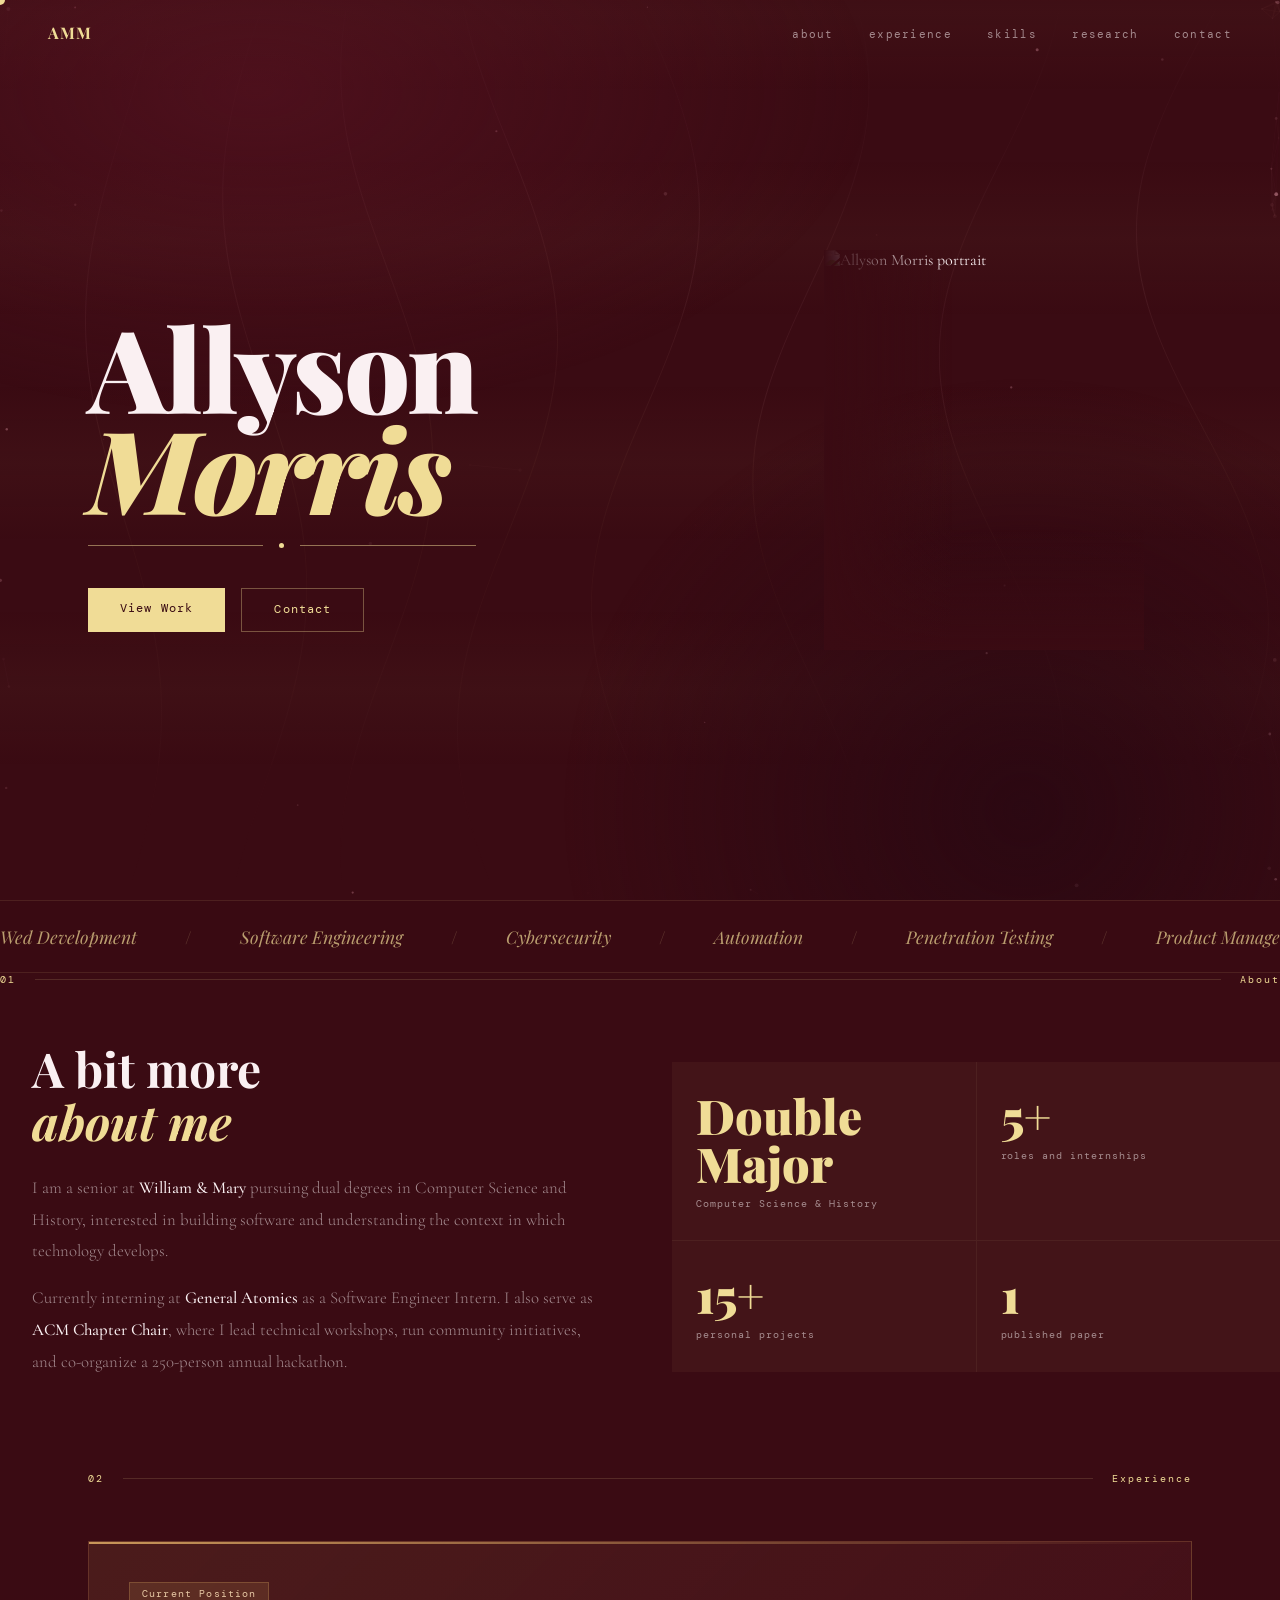
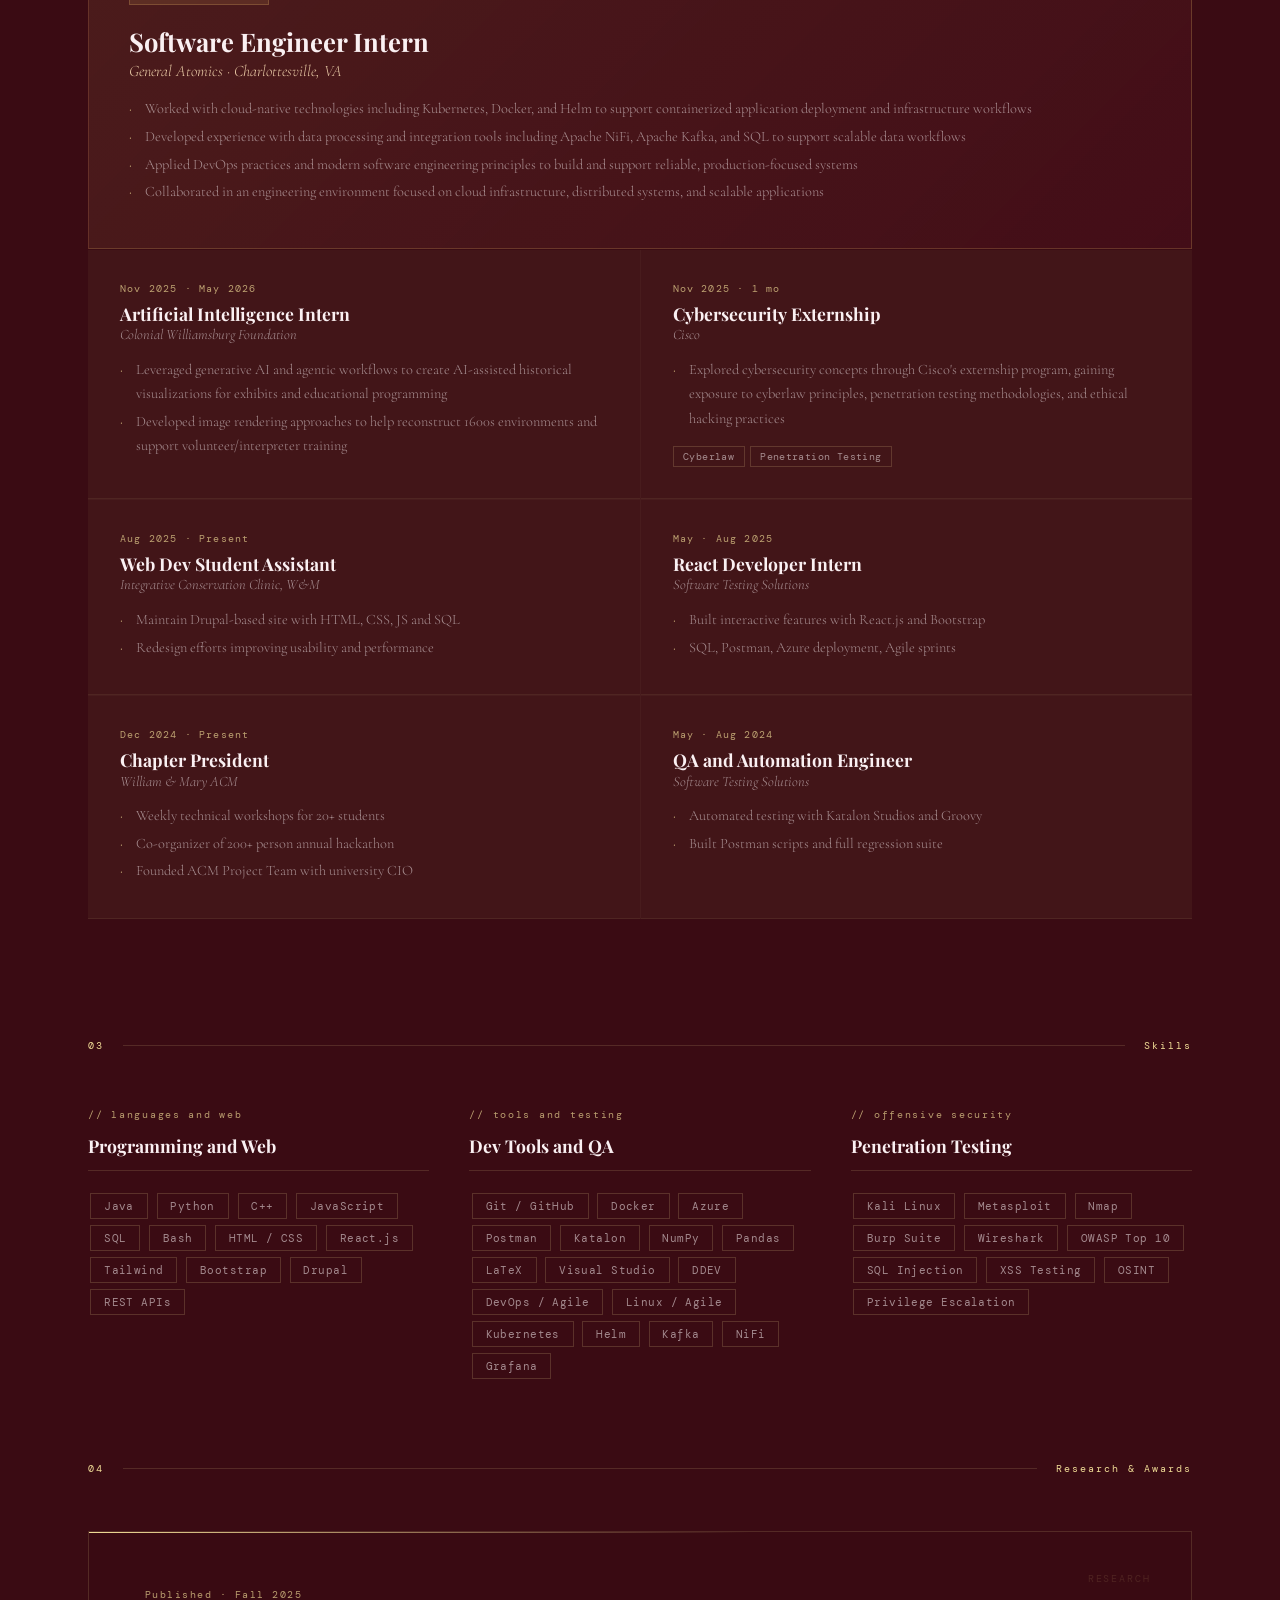
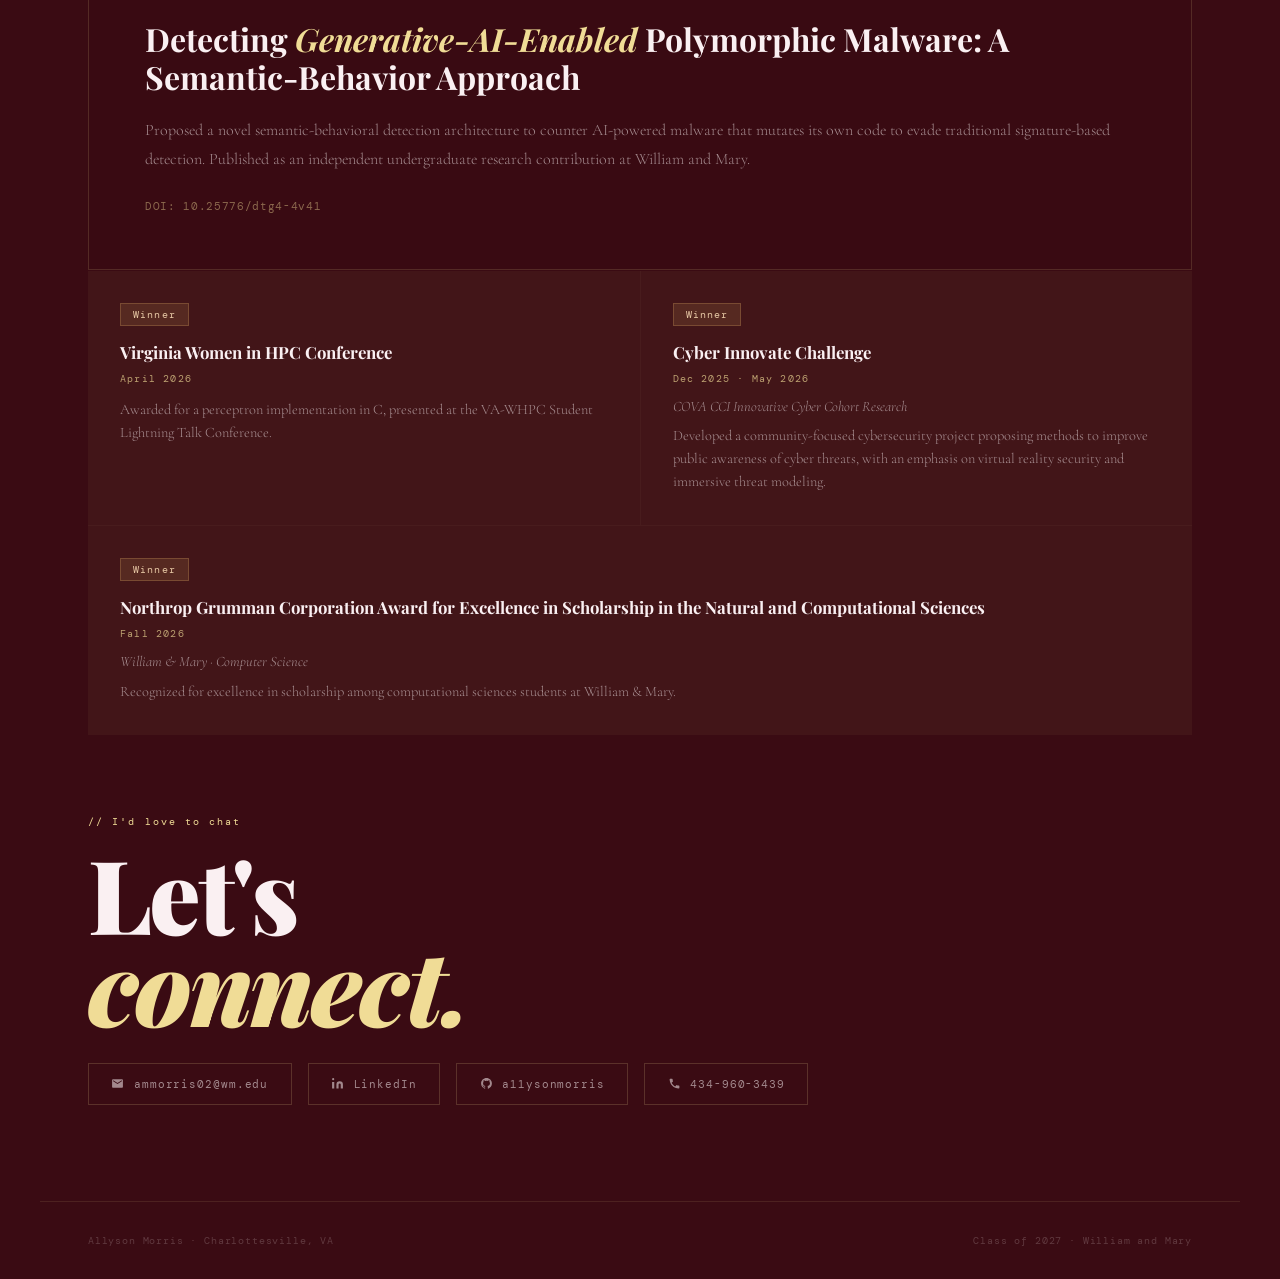
==== allyson-morris-portfolio-v2.html @ c02d6188 "update website" ====
<!DOCTYPE html>
<html lang="en">
<head>
<meta charset="UTF-8">
<meta name="viewport" content="width=device-width, initial-scale=1.0">
<title>Allyson Morris</title>
<link rel="stylesheet" href="styles.css">
<link href="https://fonts.googleapis.com/css2?family=Playfair+Display:ital,wght@0,400;0,700;0,900;1,400;1,700&family=Cormorant+Garamond:ital,wght@0,300;0,400;0,500;1,300;1,400&family=DM+Mono:wght@300;400&display=swap" rel="stylesheet">
</head>
<body>

<div id="cursor"></div>
<div id="cursor-ring"></div>
<canvas id="bg-canvas"></canvas>
<div class="bg-wash"></div>

<nav id="nav">
  <a href="#hero" class="nav-logo">AMM</a>
  <ul class="nav-links">
    <li><a href="#about">about</a></li>
    <li><a href="#experience">experience</a></li>
    <li><a href="#skills">skills</a></li>
    <li><a href="#research">research</a></li>
    <li><a href="#contact">contact</a></li>
  </ul>
</nav>

<!-- HERO -->
<section id="hero">
  <div class="hero-content">
    <h1 class="hero-name">
      Allyson<br>
      <span class="italic-line">Morris</span>
    </h1>
    <div class="hero-divider">
      <div class="hero-divider-line"></div>
      <div class="hero-divider-dot"></div>
      <div class="hero-divider-line"></div>
    </div>
    <div class="hero-cta">
      <a href="#experience" class="btn-primary">View Work</a>
      <a href="mailto:ammorris02@wm.edu" class="btn-ghost">Contact</a>
    </div>
  </div>
  <div class="hero-photo-float">
  <img src="Images/IMG_0436.jpg" alt="Allyson Morris portrait">
  </div>
</section>

<!-- MARQUEE -->
<div class="marquee-wrap">
  <div class="marquee-track">
    <span>Wed Development</span><span class="sep">/</span>
    <span>Software Engineering</span><span class="sep">/</span>
    <span>Cybersecurity</span><span class="sep">/</span>
    <span>Automation</span><span class="sep">/</span>
    <span>Penetration Testing</span><span class="sep">/</span>
    <span>Product Management</span><span class="sep">/</span>
    <span>Published Researcher</span><span class="sep">/</span>
    <span>Wed Development</span><span class="sep">/</span>
    <span>Software Engineering</span><span class="sep">/</span>
    <span>Cybersecurity</span><span class="sep">/</span>
    <span>Automation</span><span class="sep">/</span>
    <span>Penetration Testing</span><span class="sep">/</span>
    <span>Published Researcher</span><span class="sep">/</span>
    <span>Product Management</span><span class="sep">/</span>
  </div>
</div>

<!-- ABOUT -->
<section id="about">
  <div class="section-meta reveal">
    <span class="section-num">01</span>
    <div class="section-rule"></div>
    <span class="section-num">About</span>
  </div>
  <div class="about-layout">
    <div class="about-left reveal">
      <h2>A bit more<br><em>about me</em></h2>
      <p>I am a senior at <strong>William &amp; Mary</strong> pursuing dual degrees in Computer Science and History, interested in building software and understanding the context in which technology develops.</p>
      <p>Currently interning at <strong>General Atomics</strong> as a Software Engineer Intern. I also serve as <strong>ACM Chapter Chair</strong>, where I lead technical workshops, run community initiatives, and co-organize a 250-person annual hackathon.</p>
    </div>
    <div class="stats-wrap reveal">
      <div class="stat-cell">
        <span class="stat-n">Double Major</span>
        <span class="stat-l">Computer Science & History</span>
      </div>
      <div class="stat-cell">
        <span class="stat-n">5+</span>
        <span class="stat-l">roles and internships</span>
      </div>
      <div class="stat-cell">
        <span class="stat-n">15+</span>
        <span class="stat-l">personal projects</span>
      </div>
      <div class="stat-cell">
        <span class="stat-n">1</span>
        <span class="stat-l">published paper</span>
      </div>
    </div>
  </div>
</section>

<!-- EXPERIENCE -->
<section id="experience">
  <div class="section-meta reveal">
    <span class="section-num">02</span>
    <div class="section-rule"></div>
    <span class="section-num">Experience</span>
  </div>

  <div class="exp-featured reveal">
    <div class="feat-badge">Current Position</div>
    <div class="feat-role">Software Engineer Intern</div>
    <div class="feat-org">General Atomics · Charlottesville, VA</div>
    <ul class="exp-bullets feat-bullets">
      <li>Worked with cloud-native technologies including Kubernetes, Docker, and Helm to support containerized application deployment and infrastructure workflows</li>
      <li>Developed experience with data processing and integration tools including Apache NiFi, Apache Kafka, and SQL to support scalable data workflows</li>
      <li>Applied DevOps practices and modern software engineering principles to build and support reliable, production-focused systems</li>
      <li>Collaborated in an engineering environment focused on cloud infrastructure, distributed systems, and scalable applications</li>
    </ul>
  </div>

  <div class="exp-grid reveal">
    <div class="exp-card">
      <div class="exp-period">Nov 2025 · May 2026</div>
      <div class="exp-role">Artificial Intelligence Intern</div>
      <div class="exp-org">Colonial Williamsburg Foundation</div>
      <ul class="exp-bullets">
        <li>Leveraged generative AI and agentic workflows to create AI-assisted historical visualizations for exhibits and educational programming</li>
        <li>Developed image rendering approaches to help reconstruct 1600s environments and support volunteer/interpreter training</li>
      </ul>
    </div>
    <div class="exp-card">
      <div class="exp-period">Nov 2025 · 1 mo</div>
      <div class="exp-role">Cybersecurity Externship</div>
      <div class="exp-org">Cisco</div>
      <ul class="exp-bullets">
        <li>Explored cybersecurity concepts through Cisco's externship program, gaining exposure to cyberlaw principles, penetration testing methodologies, and ethical hacking practices</li>
      </ul>
      <div class="exp-skills">
        <span class="skill-tag">Cyberlaw</span>
        <span class="skill-tag">Penetration Testing</span>
      </div>
    </div>
    <div class="exp-card">
      <div class="exp-period">Aug 2025 · Present</div>
      <div class="exp-role">Web Dev Student Assistant</div>
      <div class="exp-org">Integrative Conservation Clinic, W&M</div>
      <ul class="exp-bullets">
        <li>Maintain Drupal-based site with HTML, CSS, JS and SQL</li>
        <li>Redesign efforts improving usability and performance</li>
      </ul>
    </div>
    <div class="exp-card">
      <div class="exp-period">May · Aug 2025</div>
      <div class="exp-role">React Developer Intern</div>
      <div class="exp-org">Software Testing Solutions</div>
      <ul class="exp-bullets">
        <li>Built interactive features with React.js and Bootstrap</li>
        <li>SQL, Postman, Azure deployment, Agile sprints</li>
      </ul>
    </div>
    <div class="exp-card">
      <div class="exp-period">Dec 2024 · Present</div>
      <div class="exp-role">Chapter President</div>
      <div class="exp-org">William & Mary ACM</div>
      <ul class="exp-bullets">
        <li>Weekly technical workshops for 20+ students</li>
        <li>Co-organizer of 200+ person annual hackathon</li>
        <li>Founded ACM Project Team with university CIO</li>
      </ul>
    </div>
    <div class="exp-card">
      <div class="exp-period">May · Aug 2024</div>
      <div class="exp-role">QA and Automation Engineer</div>
      <div class="exp-org">Software Testing Solutions</div>
      <ul class="exp-bullets">
        <li>Automated testing with Katalon Studios and Groovy</li>
        <li>Built Postman scripts and full regression suite</li>
      </ul>
    </div>
  </div>
</section>

<!-- SKILLS -->
<section id="skills">
  <div class="section-meta reveal">
    <span class="section-num">03</span>
    <div class="section-rule"></div>
    <span class="section-num">Skills</span>
  </div>
  <div class="skills-layout reveal">
    <div>
      <span class="skill-group-label">// languages and web</span>
      <div class="skill-group-title">Programming and Web</div>
      <span class="skill-tag">Java</span>
      <span class="skill-tag">Python</span>
      <span class="skill-tag">C++</span>
      <span class="skill-tag">JavaScript</span>
      <span class="skill-tag">SQL</span>
      <span class="skill-tag">Bash</span>
      <span class="skill-tag">HTML / CSS</span>
      <span class="skill-tag">React.js</span>
      <span class="skill-tag">Tailwind</span>
      <span class="skill-tag">Bootstrap</span>
      <span class="skill-tag">Drupal</span>
      <span class="skill-tag">REST APIs</span>
    </div>
    <div>
      <span class="skill-group-label">// tools and testing</span>
      <div class="skill-group-title">Dev Tools and QA</div>
      <span class="skill-tag">Git / GitHub</span>
      <span class="skill-tag">Docker</span>
      <span class="skill-tag">Azure</span>
      <span class="skill-tag">Postman</span>
      <span class="skill-tag">Katalon</span>
      <span class="skill-tag">NumPy</span>
      <span class="skill-tag">Pandas</span>
      <span class="skill-tag">LaTeX</span>
      <span class="skill-tag">Visual Studio</span>
      <span class="skill-tag">DDEV</span>
      <span class="skill-tag">DevOps / Agile</span>
      <span class="skill-tag">Linux / Agile</span>
      <span class="skill-tag">Kubernetes</span>
      <span class="skill-tag">Helm</span>
      <span class="skill-tag">Kafka</span>
      <span class="skill-tag">NiFi</span>
      <span class="skill-tag">Grafana</span>
    </div>
    <div>
      <span class="skill-group-label">// offensive security</span>
      <div class="skill-group-title">Penetration Testing</div>
      <span class="skill-tag">Kali Linux</span>
      <span class="skill-tag">Metasploit</span>
      <span class="skill-tag">Nmap</span>
      <span class="skill-tag">Burp Suite</span>
      <span class="skill-tag">Wireshark</span>
      <span class="skill-tag">OWASP Top 10</span>
      <span class="skill-tag">SQL Injection</span>
      <span class="skill-tag">XSS Testing</span>
      <span class="skill-tag">OSINT</span>
      <span class="skill-tag">Privilege Escalation</span>
    </div>
  </div>
</section>

<!-- RESEARCH & AWARDS -->
<section id="research">
  <div class="section-meta reveal">
    <span class="section-num">04</span>
    <div class="section-rule"></div>
    <span class="section-num">Research & Awards</span>
  </div>
  <div class="research-block reveal">
    <div class="res-label">Published · Fall 2025</div>
    <h2 class="res-title">Detecting <em>Generative-AI-Enabled</em> Polymorphic Malware: A Semantic-Behavior Approach</h2>
    <p class="res-body">Proposed a novel semantic-behavioral detection architecture to counter AI-powered malware that mutates its own code to evade traditional signature-based detection. Published as an independent undergraduate research contribution at William and Mary.</p>
    <div class="res-doi">DOI: 10.25776/dtg4-4v41</div>
  </div>
  <div class="awards-grid reveal">
    <div class="award-cell">
      <div class="award-badge">Winner</div>
      <div class="award-title">Virginia Women in HPC Conference</div>
      <div class="award-date">April 2026</div>
      <p class="award-desc">Awarded for a perceptron implementation in C, presented at the VA-WHPC Student Lightning Talk Conference.</p>
    </div>
    <div class="award-cell">
      <div class="award-badge">Winner</div>
      <div class="award-title">Cyber Innovate Challenge</div>
      <div class="award-date">Dec 2025 · May 2026</div>
      <div class="award-org">COVA CCI Innovative Cyber Cohort Research</div>
      <p class="award-desc">Developed a community-focused cybersecurity project proposing methods to improve public awareness of cyber threats, with an emphasis on virtual reality security and immersive threat modeling.</p>
    </div>
    <div class="award-cell award-cell-wide">
      <div class="award-badge">Winner</div>
      <div class="award-title">Northrop Grumman Corporation Award for Excellence in Scholarship in the Natural and Computational Sciences</div>
      <div class="award-date">Fall 2026</div>
      <div class="award-org">William &amp; Mary · Computer Science</div>
      <p class="award-desc">Recognized for excellence in scholarship among computational sciences students at William &amp; Mary.</p>
    </div>
  </div>
</section>

<!-- CONTACT -->
<section id="contact">
  <div class="contact-kicker reveal">// I'd love to chat</div>
  <h2 class="contact-h reveal">Let's<br><em>connect.</em></h2>
  <div class="contact-row reveal">
    <a href="mailto:ammorris02@wm.edu" class="contact-link">
      <svg viewBox="0 0 24 24"><path d="M20 4H4C2.9 4 2 4.9 2 6v12c0 1.1.9 2 2 2h16c1.1 0 2-.9 2-2V6c0-1.1-.9-2-2-2zm0 4l-8 5-8-5V6l8 5 8-5v2z"/></svg>
      ammorris02@wm.edu
    </a>
    <a href="https://www.linkedin.com/in/allyson-morris" target="_blank" class="contact-link">
      <svg viewBox="0 0 24 24"><path d="M16 8a6 6 0 016 6v7h-4v-7a2 2 0 00-2-2 2 2 0 00-2 2v7h-4v-7a6 6 0 016-6zM2 9h4v12H2z"/><circle cx="4" cy="4" r="2"/></svg>
      LinkedIn
    </a>
    <a href="https://github.com/a11ysonmorris" target="_blank" class="contact-link">
      <svg viewBox="0 0 24 24"><path d="M12 2C6.477 2 2 6.477 2 12c0 4.42 2.865 8.166 6.839 9.489.5.092.682-.217.682-.482 0-.237-.008-.866-.013-1.7-2.782.603-3.369-1.34-3.369-1.34-.454-1.156-1.11-1.463-1.11-1.463-.908-.62.069-.608.069-.608 1.003.07 1.531 1.03 1.531 1.03.892 1.529 2.341 1.088 2.91.832.092-.647.35-1.088.636-1.338-2.22-.253-4.555-1.11-4.555-4.943 0-1.091.39-1.984 1.029-2.683-.103-.253-.446-1.27.098-2.647 0 0 .84-.269 2.75 1.025A9.578 9.578 0 0112 6.836c.85.004 1.705.114 2.504.336 1.909-1.294 2.747-1.025 2.747-1.025.546 1.377.202 2.394.1 2.647.64.699 1.028 1.592 1.028 2.683 0 3.842-2.339 4.687-4.566 4.935.359.309.678.919.678 1.852 0 1.336-.012 2.415-.012 2.743 0 .267.18.578.688.48C19.138 20.161 22 16.416 22 12c0-5.523-4.477-10-10-10z"/></svg>
      a11ysonmorris
    </a>
    <a href="tel:4349603439" class="contact-link">
      <svg viewBox="0 0 24 24"><path d="M6.6 10.8c1.4 2.8 3.8 5.1 6.6 6.6l2.2-2.2c.3-.3.7-.4 1-.2 1.1.4 2.3.6 3.6.6.6 0 1 .4 1 1V20c0 .6-.4 1-1 1-9.4 0-17-7.6-17-17 0-.6.4-1 1-1h3.5c.6 0 1 .4 1 1 0 1.3.2 2.5.6 3.6.1.3 0 .7-.2 1L6.6 10.8z"/></svg>
      434-960-3439
    </a>
  </div>
</section>

<footer>
  <p>Allyson Morris · Charlottesville, VA</p>
  <p>Class of 2027 · William and Mary</p>
</footer>

<script>
// Cursor
const cursor=document.getElementById('cursor');
const ring=document.getElementById('cursor-ring');
let mx=0,my=0,rx=0,ry=0;
document.addEventListener('mousemove',e=>{mx=e.clientX;my=e.clientY;});
(function loop(){
  cursor.style.left=mx+'px';cursor.style.top=my+'px';
  rx+=(mx-rx)*.1;ry+=(my-ry)*.1;
  ring.style.left=rx+'px';ring.style.top=ry+'px';
  requestAnimationFrame(loop);
})();
document.querySelectorAll('a,button,.stat-cell,.exp-card,.exp-featured,.research-block,.skill-tag,.award-cell').forEach(el=>{
  el.addEventListener('mouseenter',()=>{
    ring.style.width='52px';ring.style.height='52px';
    ring.style.borderColor='rgba(232,160,176,0.7)';
    cursor.style.transform='translate(-50%,-50%) scale(1.6)';
  });
  el.addEventListener('mouseleave',()=>{
    ring.style.width='34px';ring.style.height='34px';
    ring.style.borderColor='rgba(232,160,176,0.5)';
    cursor.style.transform='translate(-50%,-50%) scale(1)';
  });
});

// Nav
const nav=document.getElementById('nav');
window.addEventListener('scroll',()=>nav.classList.toggle('scrolled',scrollY>60));

// Reveal
const obs=new IntersectionObserver(entries=>{
  entries.forEach(e=>{if(e.isIntersecting)e.target.classList.add('visible');});
},{threshold:.1});
document.querySelectorAll('.reveal').forEach(el=>obs.observe(el));

// Canvas: flowing diagonal gradient lines + floating particles
const canvas=document.getElementById('bg-canvas');
const ctx=canvas.getContext('2d');
let W,H;
function resize(){W=canvas.width=window.innerWidth;H=canvas.height=window.innerHeight;}
resize();
window.addEventListener('resize',resize);

let t=0;
// Particles
const particles=Array.from({length:60},()=>{
  return {
    x:Math.random()*2000,y:Math.random()*1200,
    vx:(Math.random()-.5)*.3,vy:(Math.random()-.5)*.3,
    size:Math.random()*1.5+.5,
    opacity:Math.random()*.4+.1
  };
});

function draw(){
  ctx.clearRect(0,0,W,H);
  t+=.004;

  // Flowing lines — diagonal, like circuit traces
  const numLines=12;
  for(let i=0;i<numLines;i++){
    const progress=(t*.12+i/numLines)%1;
    const x=(i/numLines)*W*1.5-W*.2;
    const wave=Math.sin(t+i*.7)*60;
    ctx.beginPath();
    ctx.moveTo(x+wave,-20);
    const grad=ctx.createLinearGradient(x,0,x,H);
    grad.addColorStop(0,'rgba(232,160,176,0)');
    grad.addColorStop(.3+Math.sin(t+i)*.15,'rgba(232,160,176,0.08)');
    grad.addColorStop(.6,'rgba(201,151,90,0.04)');
    grad.addColorStop(1,'rgba(232,160,176,0)');
    ctx.strokeStyle=grad;
    ctx.lineWidth=1;
    for(let y=0;y<=H;y+=4){
      const wx=x+Math.sin(t*.5+y*.008+i)*(30+i*4)+wave;
      ctx.lineTo(wx,y);
    }
    ctx.stroke();
  }

  // Horizontal gradient sweeps
  for(let i=0;i<4;i++){
    const y=H*((t*.05+i*.25)%1);
    const grad2=ctx.createLinearGradient(0,y-80,0,y+80);
    grad2.addColorStop(0,'rgba(201,151,90,0)');
    grad2.addColorStop(.5,'rgba(201,151,90,0.04)');
    grad2.addColorStop(1,'rgba(201,151,90,0)');
    ctx.fillStyle=grad2;
    ctx.fillRect(0,y-80,W,160);
  }

  // Particles
  particles.forEach(p=>{
    p.x+=p.vx;p.y+=p.vy;
    if(p.x<0)p.x=W;if(p.x>W)p.x=0;
    if(p.y<0)p.y=H;if(p.y>H)p.y=0;
    ctx.beginPath();
    ctx.arc(p.x,p.y,p.size,0,Math.PI*2);
    ctx.fillStyle=`rgba(232,160,176,${p.opacity*(0.5+Math.sin(t*2+p.x)*.5)})`;
    ctx.fill();
  });

  // Connect nearby particles
  particles.forEach((a,i)=>{
    particles.slice(i+1).forEach(b=>{
      const dx=a.x-b.x,dy=a.y-b.y,dist=Math.sqrt(dx*dx+dy*dy);
      if(dist<100){
        ctx.beginPath();
        ctx.moveTo(a.x,a.y);ctx.lineTo(b.x,b.y);
        ctx.strokeStyle=`rgba(232,160,176,${(1-dist/100)*0.06})`;
        ctx.lineWidth=.5;ctx.stroke();
      }
    });
  });

  requestAnimationFrame(draw);
}
draw();
</script>
</body>
</html>
---- styles.css ----
*,*::before,*::after{box-sizing:border-box;margin:0;padding:0;}
:root{
  --burg:#5C1522;
  --burg-deep:#3A0B13;
  --burg-mid:#7A1E30;
  --burg-bright:#9E2840;
  --burg-light:#C45070;
  --rose:#F0DC96;
  --rose-pale:#F7EDC8;
  --cream:#FAF0F2;
  --cream2:#F0DDE2;
  --gold:#C9975A;
  --gold-pale:#E8C9A5;
  --ink:#FAF0F2;
  --muted:rgba(250,240,242,0.55);
  --serif-d:'Playfair Display',Georgia,serif;
  --serif-b:'Cormorant Garamond',Georgia,serif;
  --mono:'DM Mono',monospace;
}
html{scroll-behavior:smooth;}
body{
  background:var(--burg-deep);
  color:var(--ink);
  font-family:var(--serif-b);
  overflow-x:hidden;
  cursor:none;
}
/* Cursor */
#cursor{width:10px;height:10px;background:var(--rose);border-radius:50%;position:fixed;pointer-events:none;z-index:9999;transform:translate(-50%,-50%);transition:transform .15s,background .2s;}
/* Background canvas */
#bg-canvas{position:fixed;inset:0;z-index:0;pointer-events:none;}
/* Gradient wash over canvas */
.bg-wash{
  position:fixed;inset:0;z-index:1;pointer-events:none;
  background:
    radial-gradient(ellipse 80% 60% at 20% 10%, rgba(90,20,35,0.6) 0%, transparent 60%),
    radial-gradient(ellipse 60% 80% at 80% 90%, rgba(40,8,18,0.8) 0%, transparent 60%);
}
/* Nav */
nav{
  position:fixed;top:0;left:0;right:0;z-index:200;
  padding:1.4rem 3rem;
  display:flex;justify-content:space-between;align-items:center;
  transition:background .4s,backdrop-filter .4s,border-bottom .4s;
}
nav.scrolled{
  background:rgba(58,11,19,0.85);
  backdrop-filter:blur(18px);
  border-bottom:1px solid rgba(240,220,150,0.12);
}
.nav-logo{
  font-family:var(--serif-d);font-size:1rem;letter-spacing:.05em;
  color:var(--rose);text-decoration:none;font-weight:700;
}
.nav-links{display:flex;gap:2.2rem;list-style:none;}
.nav-links a{
  font-family:var(--mono);font-size:.68rem;letter-spacing:.12em;
  color:var(--muted);text-decoration:none;transition:color .2s;position:relative;
}
.nav-links a::after{
  content:'';position:absolute;bottom:-4px;left:0;right:0;height:1px;
  background:var(--rose);transform:scaleX(0);transform-origin:left;
  transition:transform .25s ease;
}
.nav-links a:hover{color:var(--rose);}
.nav-links a:hover::after{transform:scaleX(1);}
section{position:relative;z-index:2;}
/* HERO */
#hero{
  min-height:100vh;
  display:flex;align-items:center;
  padding:8rem 3rem 5rem;
  max-width:1200px;margin:0 auto;
  position:relative;
}
.hero-content{
  max-width:680px;
  position:relative;z-index:2;
}
.hero-kicker{
  font-family:var(--mono);font-size:.68rem;letter-spacing:.22em;
  color:var(--rose);margin-bottom:1.2rem;
  opacity:0;animation:fadeUp .7s ease .1s forwards;
}
.hero-name{
  font-family:var(--serif-d);
  font-size:clamp(4.5rem,9vw,8.5rem);
  font-weight:900;line-height:.88;letter-spacing:-.025em;
  margin-bottom:1.2rem;
  opacity:0;animation:fadeUp .85s ease .25s forwards;
}
.hero-name .italic-line{
  font-style:italic;
  color:var(--rose);
  display:block;
}
.hero-divider{
  display:flex;align-items:center;gap:1rem;
  margin:1.5rem 0;
  opacity:0;animation:fadeUp .6s ease .4s forwards;
}
.hero-divider-line{height:1px;flex:1;max-width:210px;background:var(--rose);opacity:.5;}
.hero-divider-dot{width:5px;height:5px;background:var(--rose);border-radius:50%;}
.hero-tagline{
  font-family:var(--serif-b);font-size:1.2rem;font-weight:300;
  line-height:1.8;color:var(--muted);max-width:480px;
  opacity:0;animation:fadeUp .8s ease .5s forwards;
}
.hero-tagline strong{color:var(--cream);font-weight:500;}
.hero-cta{
  display:flex;gap:1rem;margin-top:2.5rem;
  opacity:0;animation:fadeUp .7s ease .65s forwards;
}
.btn-primary{
  display:inline-block;padding:.85rem 2rem;
  background:var(--rose);color:var(--burg-deep);
  font-family:var(--mono);font-size:.72rem;letter-spacing:.1em;
  text-decoration:none;font-weight:400;
  transition:transform .2s,box-shadow .2s,background .2s;
}
.btn-primary:hover{background:var(--rose-pale);transform:translateY(-2px);box-shadow:0 10px 30px rgba(240,220,150,0.25);}
.btn-ghost{
  display:inline-block;padding:.85rem 2rem;
  border:1px solid rgba(240,220,150,0.35);color:var(--rose);
  font-family:var(--mono);font-size:.72rem;letter-spacing:.1em;
  text-decoration:none;
  transition:border-color .2s,background .2s;
}
.btn-ghost:hover{border-color:var(--rose);background:rgba(240,220,150,0.08);}
/* Floating hero photo */
.hero-photo-float{
  position:absolute;right:6rem;top:50%;transform:translateY(-50%);
  width:320px;height:400px;overflow:hidden;
  opacity:0;animation:fadeIn 1.2s ease .8s forwards;
  z-index:1;
}
.hero-photo-float img{
  width:100%;height:100%;object-fit:cover;object-position:center 8%;
  transition:transform 6s ease;
}
.hero-photo-float:hover img{transform:scale(1.05);}
.hero-photo-float::after{
  content:'';position:absolute;inset:0;
  background:linear-gradient(to left, transparent 60%, var(--burg-deep) 100%),
             linear-gradient(to top, var(--burg-deep) 0%, transparent 30%);
}
/* MARQUEE */
.marquee-wrap{
  overflow:hidden;padding:1.5rem 0;
  border-top:1px solid rgba(240,220,150,0.1);
  border-bottom:1px solid rgba(240,220,150,0.1);
  background:rgba(58,11,19,0.4);
  position:relative;z-index:2;
  margin-bottom:0;
}
.marquee-track{
  display:flex;gap:3rem;
  animation:marquee 22s linear infinite;
  white-space:nowrap;
  width:max-content;
}
.marquee-track span{
  font-family:var(--serif-d);font-size:1.1rem;font-weight:400;font-style:italic;
  color:var(--rose);opacity:.7;
}
.marquee-track .sep{color:rgba(240,220,150,0.3);font-style:normal;}
@keyframes marquee{from{transform:translateX(0)}to{transform:translateX(-50%)}};
/* ABOUT */
#about{padding:5rem 3rem;max-width:1200px;margin:0 auto;}
.section-meta{
  display:flex;align-items:center;gap:1.2rem;margin-bottom:3.5rem;
}
.section-num{
  font-family:var(--mono);font-size:.62rem;letter-spacing:.2em;color:var(--rose);
}
.section-rule{flex:1;height:1px;background:rgba(240,220,150,0.15);}
.about-layout{display:grid;grid-template-columns:1fr 1fr;gap:4rem;align-items:center;}
.about-left{
  padding-left: 2rem;
}
.about-left h2{
  font-family:var(--serif-d);
  font-size:clamp(2rem,4vw,3rem);font-weight:700;line-height:1.1;
  margin-bottom:1.5rem;
}
.about-left h2 em{color:var(--rose);font-style:italic;}
.about-left p{
  font-family:var(--serif-b);font-size:1.05rem;font-weight:300;
  line-height:1.9;color:var(--muted);margin-bottom:.9rem;
}
.about-left p strong{color:var(--cream);font-weight:500;}
/* Stats */
.stats-wrap{display:grid;grid-template-columns:1fr 1fr;gap:1px;background:rgba(240,220,150,0.1);}
.stat-cell{
  background:rgba(58,11,19,0.5);
  padding:1.8rem 1.5rem;
  transition:background .25s;
  position:relative;overflow:hidden;
}
.stat-cell::before{
  content:'';position:absolute;inset:0;
  background:radial-gradient(circle at bottom right,rgba(240,220,150,0.07) 0%,transparent 70%);
  opacity:0;transition:opacity .3s;
}
.stat-cell:hover{background:rgba(90,20,35,0.7);}
.stat-cell:hover::before{opacity:1;}
.stat-n{
  font-family:var(--serif-d);font-size:3rem;font-weight:900;
  color:var(--rose);display:block;line-height:1;margin-bottom:.3rem;
}
.stat-l{
  font-family:var(--mono);font-size:.62rem;letter-spacing:.1em;color:var(--muted);
}
/* EXPERIENCE */
#experience{padding:5rem 3rem;max-width:1200px;margin:0 auto;}
.exp-featured{
  background:linear-gradient(135deg,rgba(201,151,90,0.12) 0%,rgba(90,20,35,0.3) 100%);
  border:1px solid rgba(201,151,90,0.25);
  padding:2.5rem;margin-bottom:1px;
  position:relative;overflow:hidden;
  transition:transform .3s;
}
.exp-featured:hover{transform:translateY(-2px);}
.exp-featured::before{
  content:'';position:absolute;top:0;left:0;right:0;height:2px;
  background:linear-gradient(to right,var(--gold),transparent);
}
.feat-badge{
  display:inline-block;
  background:rgba(201,151,90,0.15);border:1px solid rgba(201,151,90,0.3);
  color:var(--gold-pale);
  font-family:var(--mono);font-size:.6rem;letter-spacing:.12em;
  padding:.25rem .75rem;margin-bottom:1.2rem;
}
.feat-role{font-family:var(--serif-d);font-size:1.6rem;font-weight:700;margin-bottom:.2rem;}
.feat-org{font-family:var(--serif-b);font-size:1rem;font-weight:300;color:var(--gold-pale);font-style:italic;margin-bottom:1rem;}
.feat-desc{font-family:var(--serif-b);font-size:1rem;font-weight:300;line-height:1.8;color:var(--muted);}
.feat-bullets li{font-size:1rem;line-height:1.7;}
.exp-grid{display:grid;grid-template-columns:1fr 1fr;gap:1px;background:rgba(240,220,150,0.08);margin-top:1px;}
.exp-card{
  background:rgba(58,11,19,0.4);padding:2rem;
  position:relative;overflow:hidden;
  transition:background .25s;
}
.exp-card::after{
  content:'';position:absolute;bottom:0;left:0;right:0;height:1px;
  background:rgba(240,220,150,0.08);
}
.exp-card::before{
  content:'';position:absolute;top:0;left:0;width:2px;height:0;
  background:var(--rose);transition:height .4s ease;
}
.exp-card:hover{background:rgba(90,20,35,0.6);}
.exp-card:hover::before{height:100%;}
.exp-period{font-family:var(--mono);font-size:.62rem;letter-spacing:.12em;color:var(--rose);opacity:.7;margin-bottom:.5rem;}
.exp-role{font-family:var(--serif-d);font-size:1.1rem;font-weight:700;margin-bottom:.15rem;line-height:1.2;}
.exp-org{font-family:var(--serif-b);font-size:.9rem;font-weight:300;color:var(--muted);font-style:italic;margin-bottom:.9rem;}
.exp-bullets{list-style:none;}
.exp-bullets li{
  font-family:var(--serif-b);font-size:.9rem;font-weight:300;
  color:var(--muted);line-height:1.7;
  padding-left:1rem;position:relative;margin-bottom:.2rem;
}
.exp-bullets li::before{content:'·';position:absolute;left:0;color:var(--rose);}
.exp-skills{margin-top:.9rem;display:flex;flex-wrap:wrap;gap:.3rem;}
.exp-skills .skill-tag{font-size:.6rem;padding:.2rem .6rem;margin:0;}
.exp-card-wide{grid-column:1/-1;}
/* SKILLS */
#skills{padding:2.5rem 3rem;max-width:1200px;margin:0 auto;}
.skills-layout{display:grid;grid-template-columns:repeat(3,1fr);gap:2.5rem;}
.skill-group-label{
  font-family:var(--mono);font-size:.6rem;letter-spacing:.18em;
  color:var(--rose);opacity:.7;margin-bottom:.8rem;display:block;
}
.skill-group-title{
  font-family:var(--serif-d);font-size:1.1rem;font-weight:700;
  margin-bottom:1.2rem;padding-bottom:.8rem;
  border-bottom:1px solid rgba(240,220,150,0.15);
}
.skill-tag{
  display:inline-block;
  font-family:var(--mono);font-size:.68rem;
  padding:.3rem .8rem;margin:.2rem .15rem;
  border:1px solid rgba(240,220,150,0.18);
  color:var(--muted);letter-spacing:.04em;
  transition:border-color .2s,color .2s,background .2s;
}
.skill-tag:hover{border-color:var(--rose);color:var(--rose);background:rgba(240,220,150,0.06);}
/* RESEARCH */
#research{padding:2.5rem 3rem;max-width:1200px;margin:0 auto;}
.research-block{
  border:1px solid rgba(240,220,150,0.15);
  padding:3.5rem;
  position:relative;overflow:hidden;
  transition:transform .3s;
  background:rgba(58,11,19,0.3);
}
.research-block:hover{transform:translateY(-3px);}
.research-block::before{
  content:'';position:absolute;top:0;left:0;right:0;height:1px;
  background:linear-gradient(to right,var(--rose),transparent 60%);
}
.research-block::after{
  content:'RESEARCH';
  position:absolute;right:2.5rem;top:2.5rem;
  font-family:var(--mono);font-size:.6rem;letter-spacing:.2em;
  color:rgba(240,220,150,0.12);font-weight:400;
}
.res-label{font-family:var(--mono);font-size:.62rem;letter-spacing:.15em;color:var(--rose);opacity:.7;margin-bottom:1.2rem;}
.res-title{font-family:var(--serif-d);font-size:clamp(1.4rem,3vw,2rem);font-weight:700;line-height:1.2;margin-bottom:1.2rem;}
.res-title em{color:var(--rose);font-style:italic;}
.res-body{font-family:var(--serif-b);font-size:1rem;font-weight:300;line-height:1.85;color:var(--muted);margin-bottom:1.5rem;}
.res-doi{font-family:var(--mono);font-size:.7rem;letter-spacing:.06em;color:rgba(240,220,150,0.45);}
/* AWARDS */
.awards-grid{display:grid;grid-template-columns:1fr 1fr;gap:1px;background:rgba(240,220,150,0.08);margin-top:1px;}
.award-cell{
  background:rgba(58,11,19,0.4);padding:2rem;
  position:relative;overflow:hidden;
  transition:background .25s;
}
.award-cell::before{
  content:'';position:absolute;top:0;left:0;width:2px;height:0;
  background:var(--rose);transition:height .4s ease;
}
.award-cell:hover{background:rgba(90,20,35,0.6);}
.award-cell:hover::before{height:100%;}
.award-badge{
  display:inline-block;
  background:rgba(201,151,90,0.15);border:1px solid rgba(201,151,90,0.3);
  color:var(--gold-pale);
  font-family:var(--mono);font-size:.6rem;letter-spacing:.12em;
  padding:.25rem .75rem;margin-bottom:1rem;
}
.award-title{font-family:var(--serif-d);font-size:1.05rem;font-weight:700;line-height:1.3;margin-bottom:.5rem;}
.award-date{font-family:var(--mono);font-size:.62rem;letter-spacing:.12em;color:var(--rose);opacity:.7;margin-bottom:.8rem;}
.award-org{font-family:var(--serif-b);font-size:.9rem;font-weight:300;color:var(--muted);font-style:italic;margin-bottom:.6rem;}
.award-desc{font-family:var(--serif-b);font-size:.9rem;font-weight:300;line-height:1.6;color:var(--muted);}
.award-cell-wide{grid-column:1/-1;}
/* CONTACT */
#contact{padding:2.5rem 3rem 6rem;max-width:1200px;margin:0 auto;}
.contact-kicker{font-family:var(--mono);font-size:.65rem;letter-spacing:.2em;color:var(--rose);opacity:.7;margin-bottom:1.2rem;}
.contact-h{font-family:var(--serif-d);font-size:clamp(3.5rem,8vw,7rem);font-weight:900;line-height:.9;letter-spacing:-.025em;margin-bottom:2rem;}
.contact-h em{color:var(--rose);font-style:italic;}
.contact-sub{font-family:var(--serif-b);font-size:1.05rem;font-weight:300;line-height:1.8;color:var(--muted);max-width:450px;margin-bottom:3rem;}
.contact-row{display:flex;gap:1rem;flex-wrap:wrap;}
.contact-link{
  display:flex;align-items:center;gap:.6rem;
  font-family:var(--mono);font-size:.7rem;letter-spacing:.08em;
  color:var(--muted);text-decoration:none;
  padding:.8rem 1.4rem;border:1px solid rgba(240,220,150,0.18);
  transition:border-color .25s,color .25s,transform .25s;
}
.contact-link:hover{border-color:var(--rose);color:var(--rose);transform:translateY(-2px);}
.contact-link svg{width:13px;height:13px;fill:currentColor;flex-shrink:0;}
footer{
  border-top:1px solid rgba(240,220,150,0.1);
  padding:2rem 3rem;max-width:1200px;margin:0 auto;
  display:flex;justify-content:space-between;align-items:center;
}
footer p{font-family:var(--mono);font-size:.65rem;color:rgba(250,240,242,0.2);letter-spacing:.08em;}
/* Animations */
@keyframes fadeUp{from{opacity:0;transform:translateY(22px)}to{opacity:1;transform:none}}
@keyframes fadeIn{to{opacity:1}}
.reveal{opacity:0;transform:translateY(28px);transition:opacity .75s ease,transform .75s ease;}
.reveal.visible{opacity:1;transform:none;}
@media(max-width:900px){
  .hero-photo-float{display:none;}
  .about-layout,.exp-grid,.skills-layout,.awards-grid{grid-template-columns:1fr;}
  nav{padding:1rem 1.5rem;}
  #about,#experience,#skills,#research,#contact{padding:5rem 1.5rem;}
}
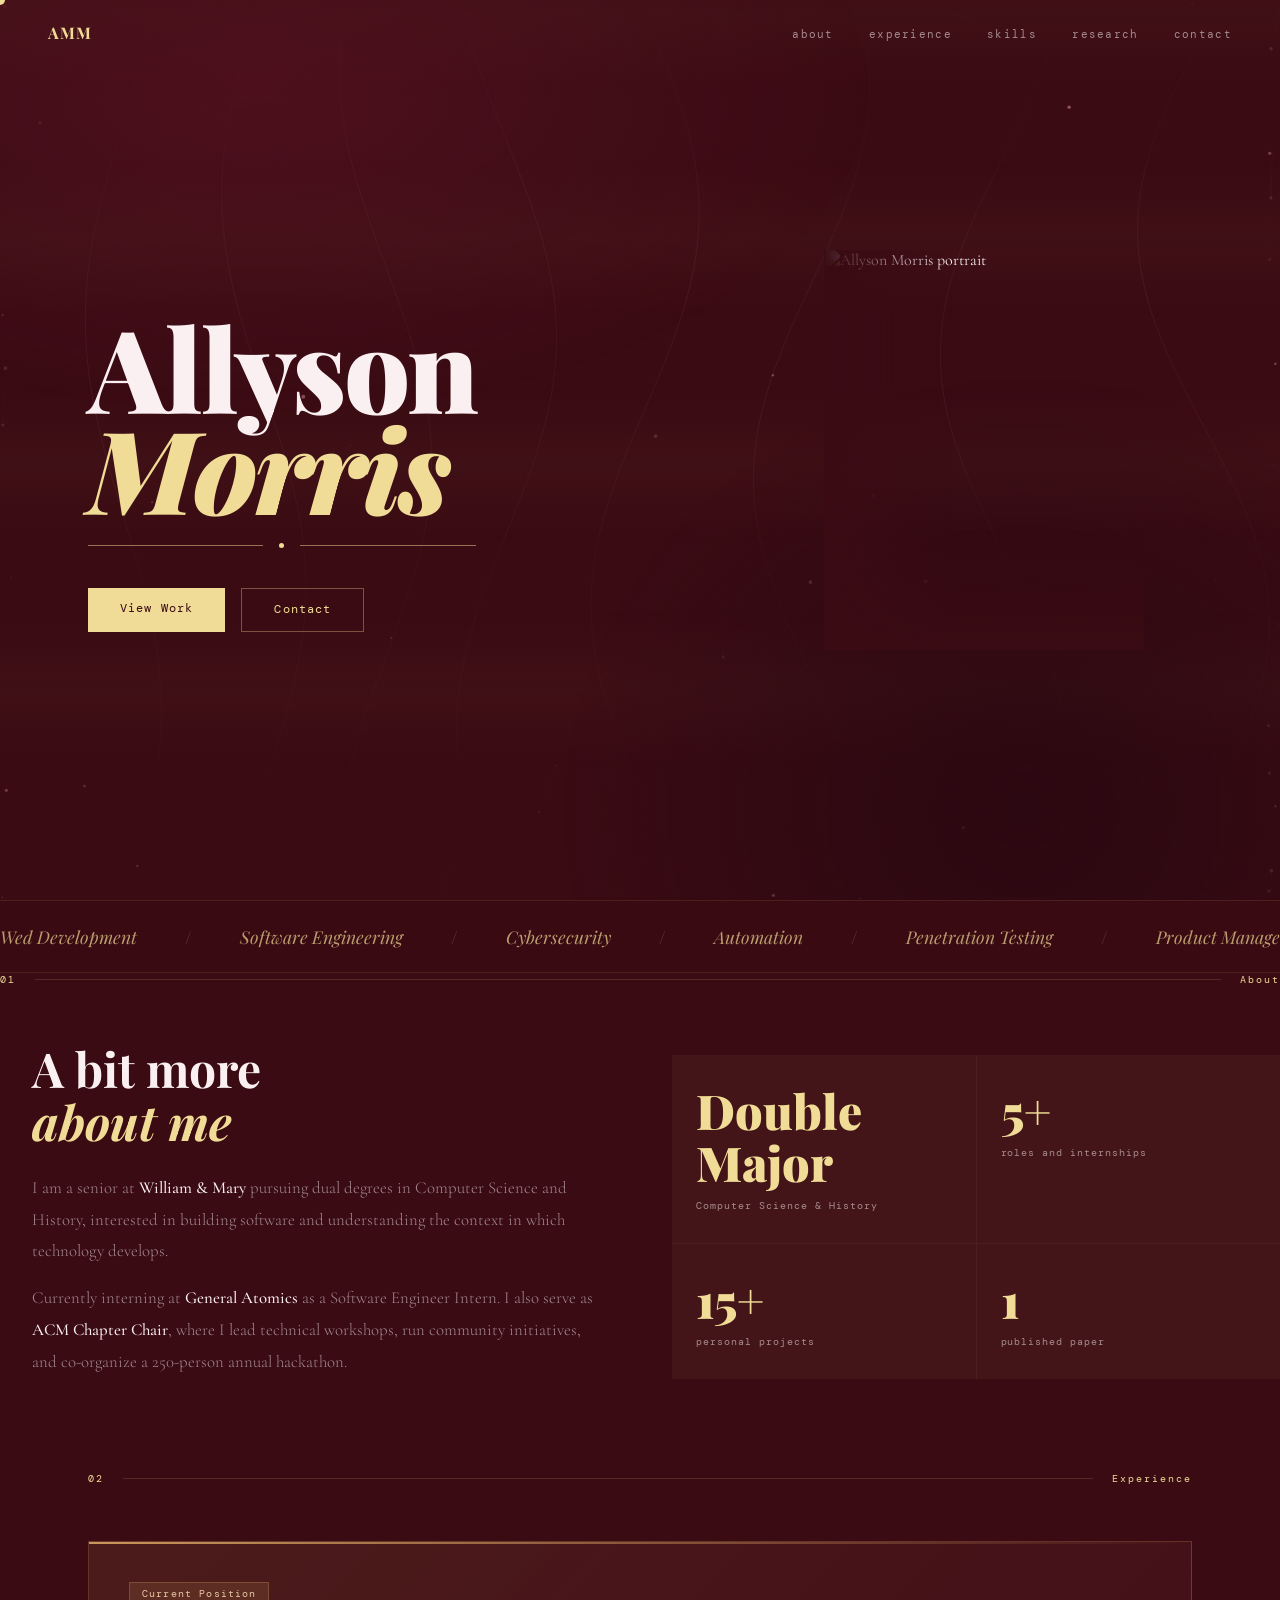
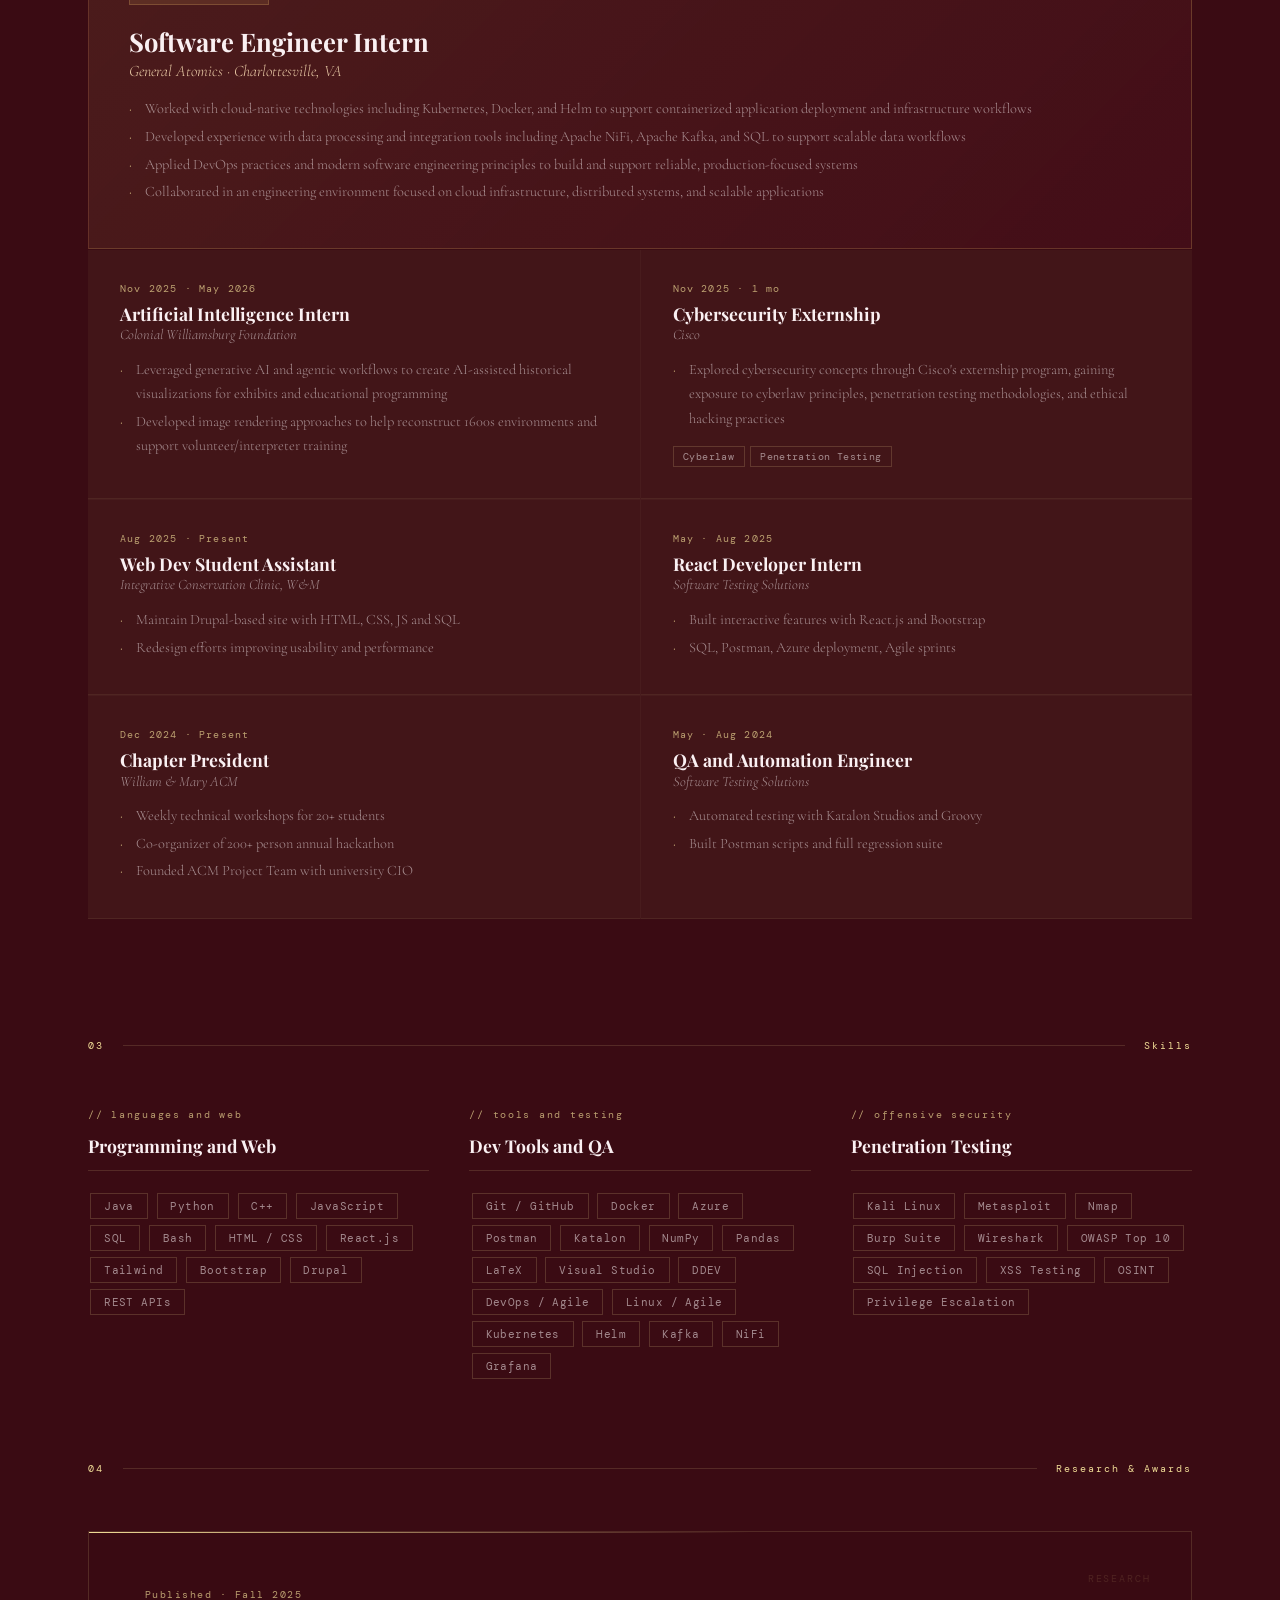
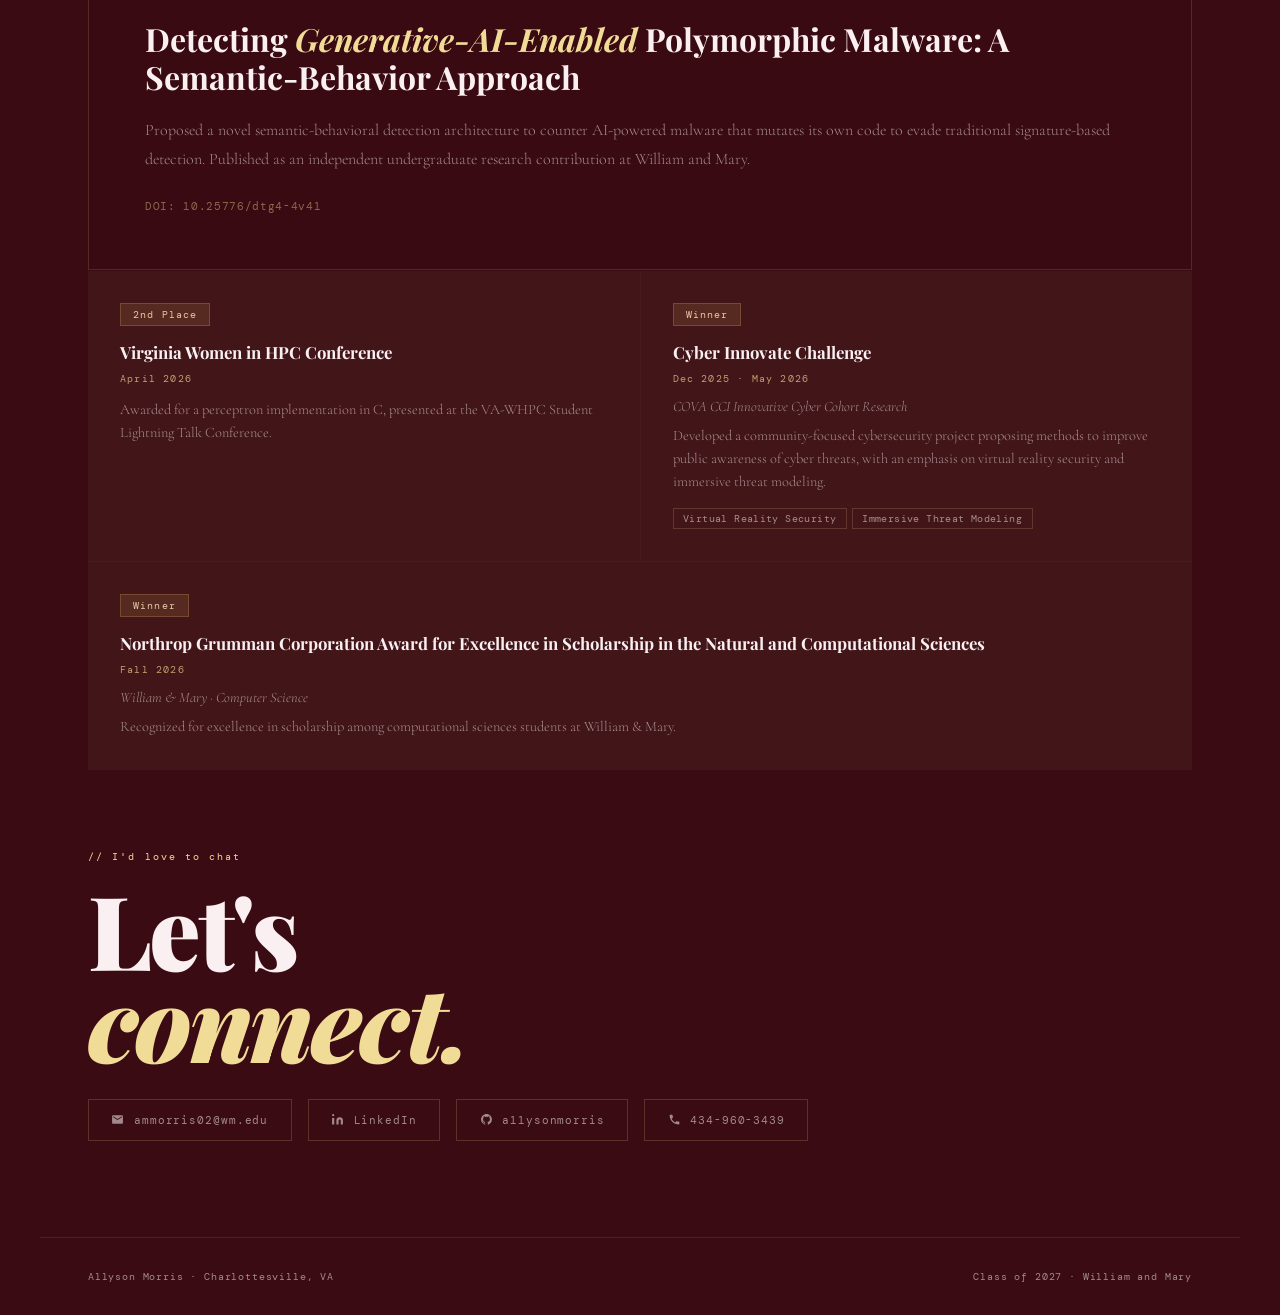
==== commit df14c92e: "Update portfolio" ====
--- a/allyson-morris-portfolio-v2.html
+++ b/allyson-morris-portfolio-v2.html
@@ -254,13 +254,13 @@
   </div>
   <div class="research-block reveal">
     <div class="res-label">Published · Fall 2025</div>
-    <h2 class="res-title">Detecting <em>Generative-AI-Enabled</em> Polymorphic Malware: A Semantic-Behavior Approach</h2>
+    <h2 class="res-title"><a href="https://digitalcommons.odu.edu/cgi/viewcontent.cgi?article=1134&context=covacci-undergraduateresearch" target="_blank" rel="noopener" class="res-title-link">Detecting <em>Generative-AI-Enabled</em> Polymorphic Malware: A Semantic-Behavior Approach</a></h2>
     <p class="res-body">Proposed a novel semantic-behavioral detection architecture to counter AI-powered malware that mutates its own code to evade traditional signature-based detection. Published as an independent undergraduate research contribution at William and Mary.</p>
     <div class="res-doi">DOI: 10.25776/dtg4-4v41</div>
   </div>
   <div class="awards-grid reveal">
     <div class="award-cell">
-      <div class="award-badge">Winner</div>
+      <div class="award-badge">2nd Place</div>
       <div class="award-title">Virginia Women in HPC Conference</div>
       <div class="award-date">April 2026</div>
       <p class="award-desc">Awarded for a perceptron implementation in C, presented at the VA-WHPC Student Lightning Talk Conference.</p>
@@ -271,6 +271,10 @@
       <div class="award-date">Dec 2025 · May 2026</div>
       <div class="award-org">COVA CCI Innovative Cyber Cohort Research</div>
       <p class="award-desc">Developed a community-focused cybersecurity project proposing methods to improve public awareness of cyber threats, with an emphasis on virtual reality security and immersive threat modeling.</p>
+      <div class="exp-skills">
+        <span class="skill-tag">Virtual Reality Security</span>
+        <span class="skill-tag">Immersive Threat Modeling</span>
+      </div>
     </div>
     <div class="award-cell award-cell-wide">
       <div class="award-badge">Winner</div>
--- a/styles.css
+++ b/styles.css
@@ -64,6 +64,21 @@
 }
 .nav-links a:hover{color:var(--rose);}
 .nav-links a:hover::after{transform:scaleX(1);}
+.nav-toggle{
+  display:none;
+  flex-direction:column;justify-content:center;gap:5px;
+  width:28px;height:22px;
+  background:none;border:none;cursor:pointer;padding:0;
+  z-index:210;
+}
+.nav-toggle span{
+  display:block;width:100%;height:1.5px;
+  background:var(--rose);
+  transition:transform .3s ease,opacity .3s ease;
+}
+.nav-toggle.open span:nth-child(1){transform:translateY(6.5px) rotate(45deg);}
+.nav-toggle.open span:nth-child(2){opacity:0;}
+.nav-toggle.open span:nth-child(3){transform:translateY(-6.5px) rotate(-45deg);}
 section{position:relative;z-index:2;}
 /* HERO */
 #hero{
@@ -205,8 +220,9 @@
 .stat-cell:hover{background:rgba(90,20,35,0.7);}
 .stat-cell:hover::before{opacity:1;}
 .stat-n{
-  font-family:var(--serif-d);font-size:3rem;font-weight:900;
-  color:var(--rose);display:block;line-height:1;margin-bottom:.3rem;
+  font-family:var(--serif-d);font-size:clamp(1.5rem,5vw,3rem);font-weight:900;
+  color:var(--rose);display:block;line-height:1.1;margin-bottom:.3rem;
+  overflow-wrap:break-word;
 }
 .stat-l{
   font-family:var(--mono);font-size:.62rem;letter-spacing:.1em;color:var(--muted);
@@ -308,6 +324,8 @@
 }
 .res-label{font-family:var(--mono);font-size:.62rem;letter-spacing:.15em;color:var(--rose);opacity:.7;margin-bottom:1.2rem;}
 .res-title{font-family:var(--serif-d);font-size:clamp(1.4rem,3vw,2rem);font-weight:700;line-height:1.2;margin-bottom:1.2rem;}
+.res-title-link{color:inherit;text-decoration:none;background-image:linear-gradient(var(--rose),var(--rose));background-repeat:no-repeat;background-position:0 100%;background-size:0% 1px;transition:background-size .3s ease,color .3s ease;}
+.res-title-link:hover{background-size:100% 1px;color:var(--rose);}
 .res-title em{color:var(--rose);font-style:italic;}
 .res-body{font-family:var(--serif-b);font-size:1rem;font-weight:300;line-height:1.85;color:var(--muted);margin-bottom:1.5rem;}
 .res-doi{font-family:var(--mono);font-size:.7rem;letter-spacing:.06em;color:rgba(240,220,150,0.45);}
@@ -357,7 +375,7 @@
   padding:2rem 3rem;max-width:1200px;margin:0 auto;
   display:flex;justify-content:space-between;align-items:center;
 }
-footer p{font-family:var(--mono);font-size:.65rem;color:rgba(250,240,242,0.2);letter-spacing:.08em;}
+footer p{font-family:var(--mono);font-size:.65rem;color:rgba(250,240,242,0.55);letter-spacing:.08em;}
 /* Animations */
 @keyframes fadeUp{from{opacity:0;transform:translateY(22px)}to{opacity:1;transform:none}}
 @keyframes fadeIn{to{opacity:1}}
@@ -368,4 +386,20 @@
   .about-layout,.exp-grid,.skills-layout,.awards-grid{grid-template-columns:1fr;}
   nav{padding:1rem 1.5rem;}
   #about,#experience,#skills,#research,#contact{padding:5rem 1.5rem;}
+  .nav-toggle{display:flex;}
+  .nav-links{
+    position:fixed;top:0;right:0;
+    height:100vh;width:min(75vw,300px);
+    flex-direction:column;justify-content:center;align-items:flex-start;
+    gap:2rem;padding:2rem 3rem;
+    background:rgba(40,8,18,0.98);
+    backdrop-filter:blur(20px);
+    border-left:1px solid rgba(240,220,150,0.12);
+    transform:translateX(100%);
+    transition:transform .35s ease;
+    z-index:205;
+  }
+  .nav-links.open{transform:translateX(0);}
+  .nav-links a{font-size:.85rem;}
+  footer{flex-direction:column;gap:.5rem;align-items:flex-start;}
 }
